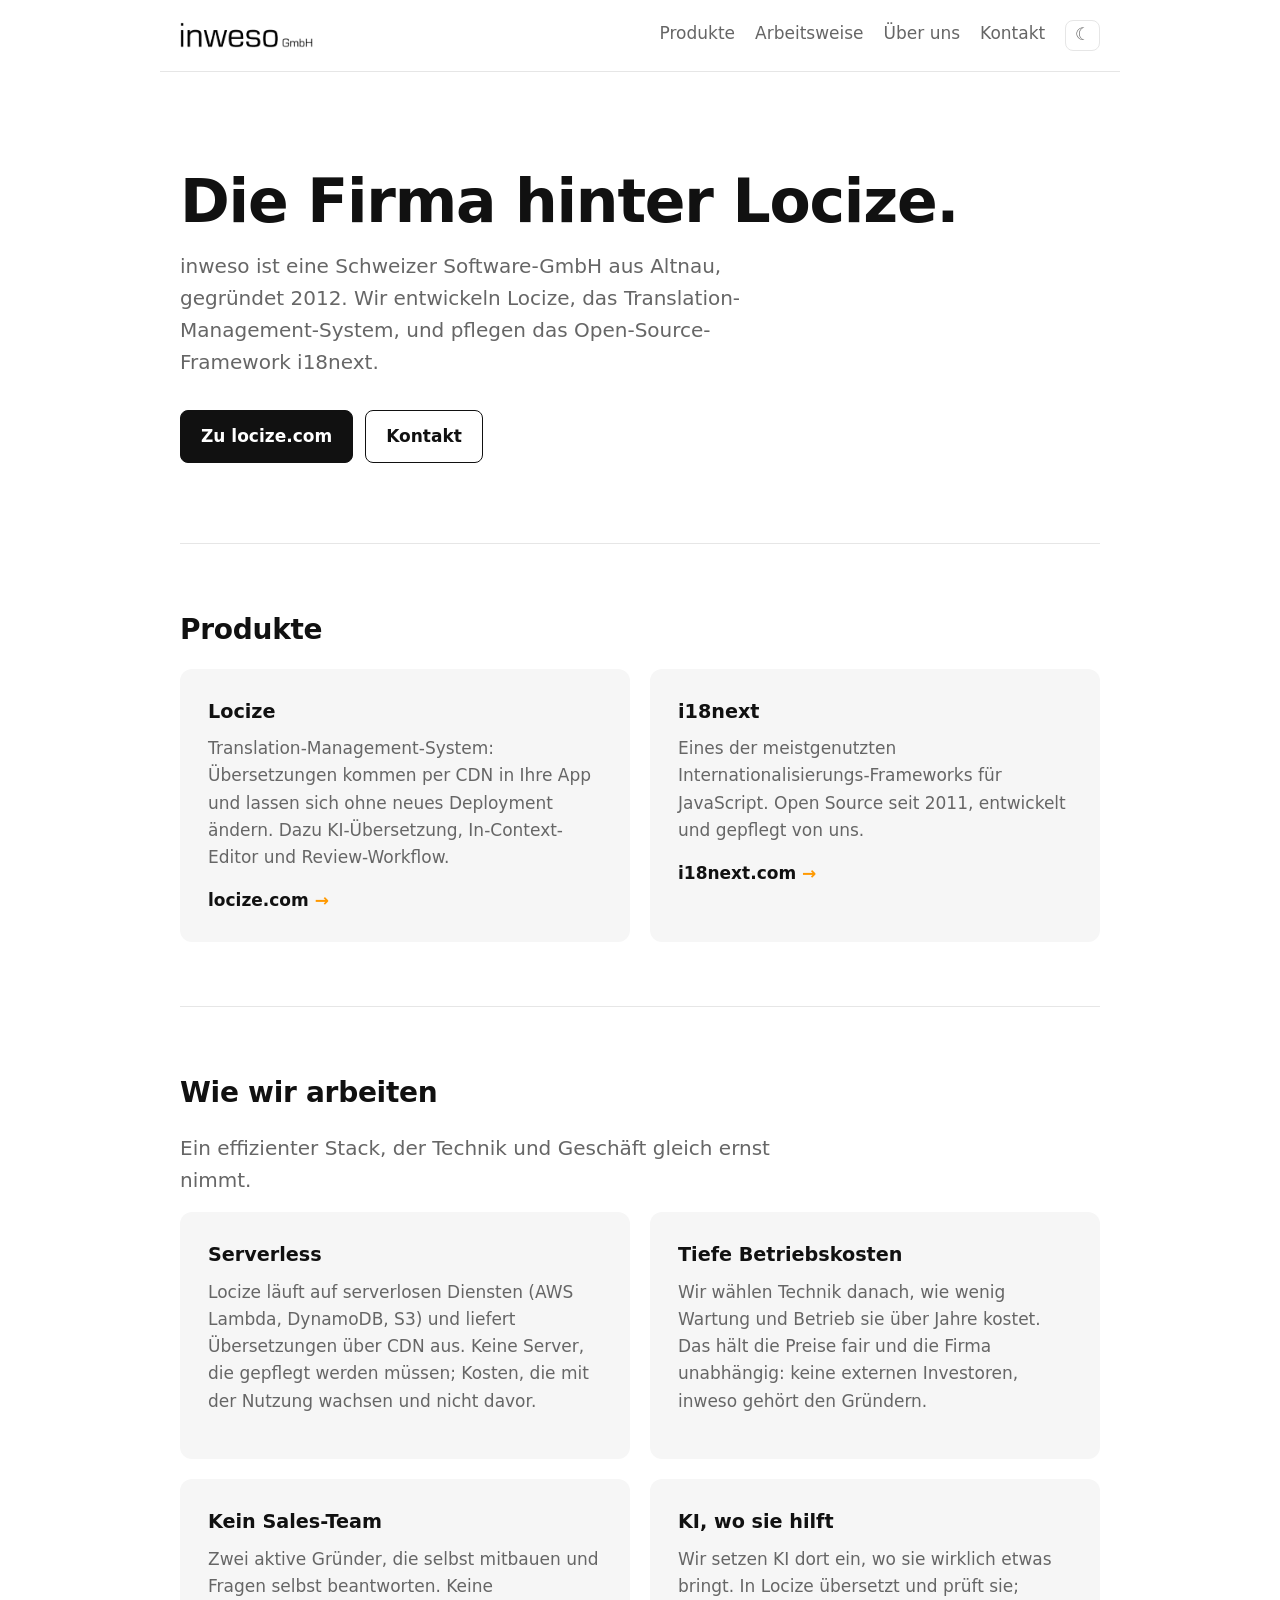
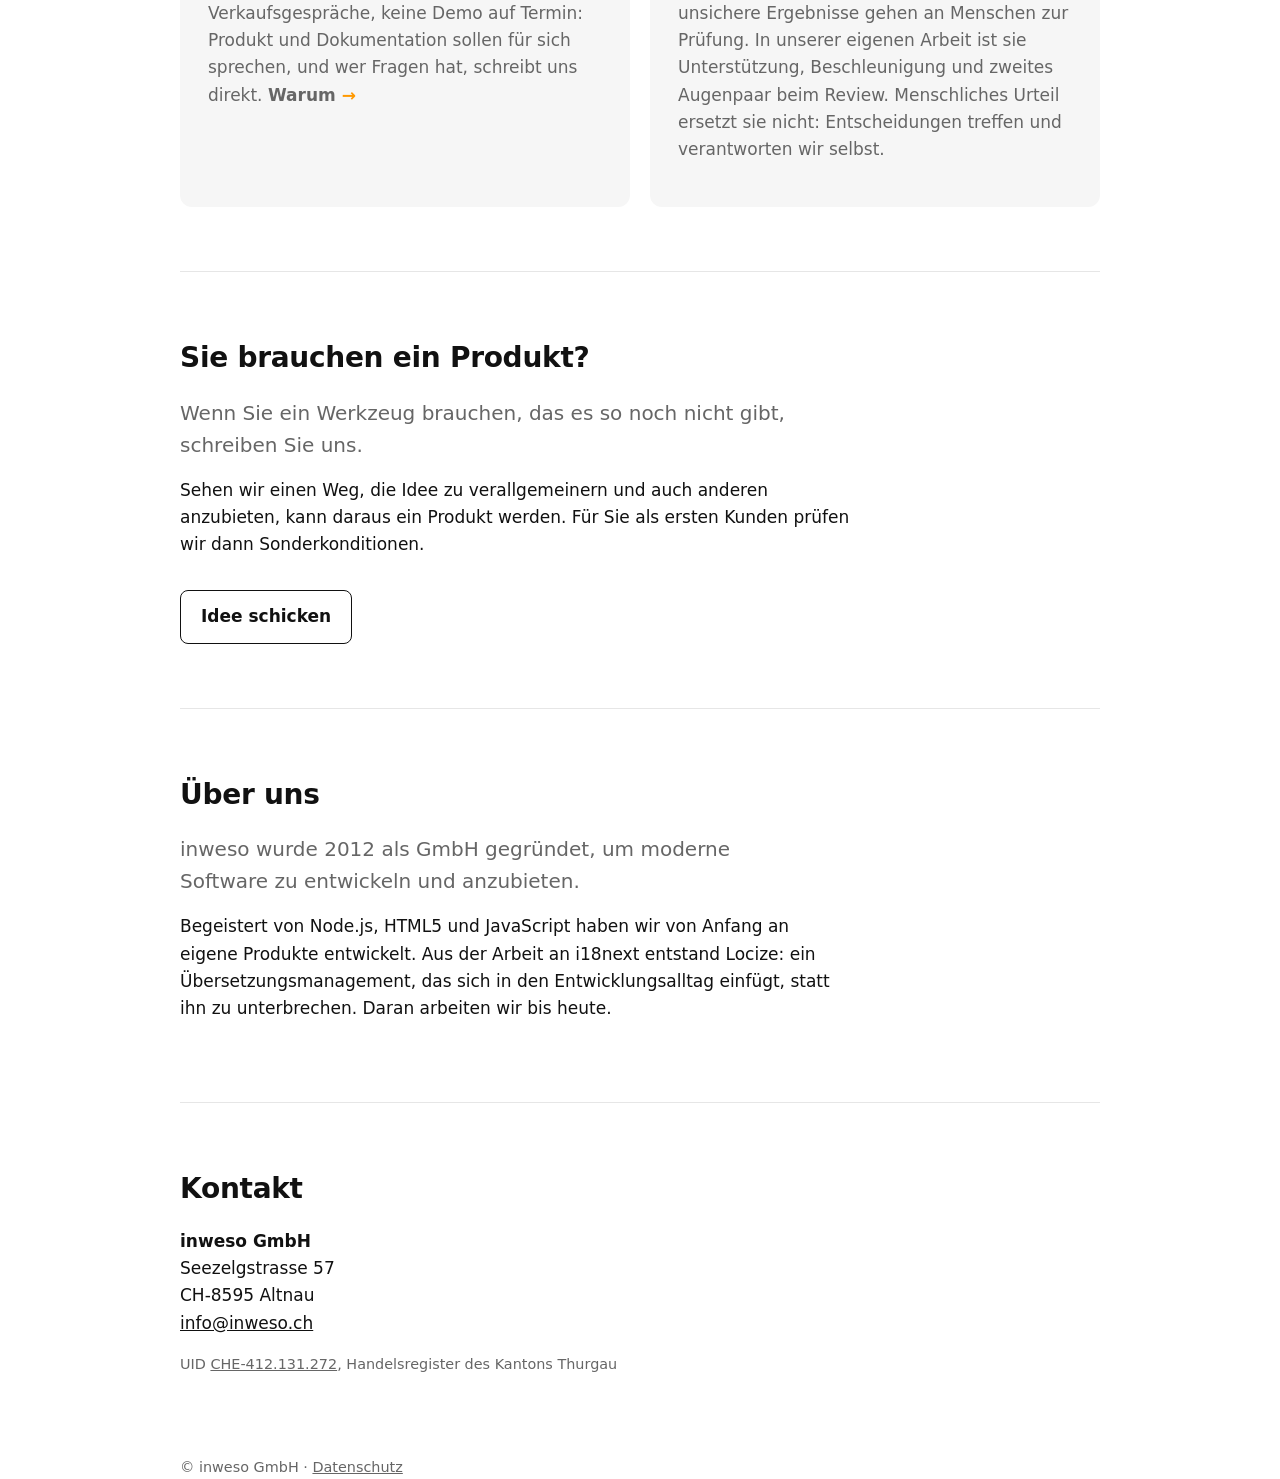
==== index.html @ fa0cbc53 "Replace the 2013 Bootstrap site with one static page I dropped the Jade/Stylus/Grunt toolchain, Boot" ====
<!doctype html>
<html lang="de">
<head>
  <meta charset="utf-8">
  <meta name="viewport" content="width=device-width, initial-scale=1">
  <title>inweso GmbH: die Firma hinter Locize</title>
  <meta name="description" content="inweso GmbH ist ein Schweizer Softwareunternehmen aus Altnau TG, gegründet 2012. Wir entwickeln Locize, das Translation-Management-System, und pflegen das Open-Source-Framework i18next.">
  <link rel="canonical" href="https://inweso.ch/">
  <link rel="icon" href="favicon.ico">
  <link rel="stylesheet" href="style.css">
  <script src="theme.js"></script>
</head>
<body>
  <header class="wrap">
    <nav aria-label="Hauptnavigation">
      <a href="/"><img src="img/inweso.png" alt="inweso GmbH" width="333" height="64"></a>
      <ul>
        <li><a href="#produkte">Produkte</a></li>
        <li><a href="#arbeitsweise">Arbeitsweise</a></li>
        <li><a href="#ueber-uns">Über uns</a></li>
        <li><a href="#kontakt">Kontakt</a></li>
        <li><button id="theme" type="button" aria-label="Hell oder dunkel umschalten" title="Hell oder dunkel"></button></li>
      </ul>
    </nav>
  </header>

  <main class="wrap">
    <section class="hero">
      <h1>Die Firma hinter Locize.</h1>
      <p class="lead">inweso ist eine Schweizer Software-GmbH aus Altnau, gegründet 2012. Wir entwickeln Locize, das Translation-Management-System, und pflegen das Open-Source-Framework i18next.</p>
      <div class="actions">
        <a class="btn primary" href="https://locize.com">Zu locize.com</a>
        <a class="btn" href="#kontakt">Kontakt</a>
      </div>
    </section>

    <section id="produkte">
      <h2>Produkte</h2>
      <div class="grid">
        <div class="card">
          <h3>Locize</h3>
          <p>Translation-Management-System: Übersetzungen kommen per CDN in Ihre App und lassen sich ohne neues Deployment ändern. Dazu KI-Übersetzung, In-Context-Editor und Review-Workflow.</p>
          <a href="https://locize.com">locize.com</a>
        </div>
        <div class="card">
          <h3>i18next</h3>
          <p>Eines der meistgenutzten Internationalisierungs-Frameworks für JavaScript. Open Source seit 2011, entwickelt und gepflegt von uns.</p>
          <a href="https://www.i18next.com">i18next.com</a>
        </div>
      </div>
    </section>

    <section id="arbeitsweise">
      <h2>Wie wir arbeiten</h2>
      <p class="lead">Ein effizienter Stack, der Technik und Geschäft gleich ernst nimmt.</p>
      <div class="grid two">
        <div class="card">
          <h3>Serverless</h3>
          <p>Locize läuft auf serverlosen Diensten (AWS Lambda, DynamoDB, S3) und liefert Übersetzungen über CDN aus. Keine Server, die gepflegt werden müssen; Kosten, die mit der Nutzung wachsen und nicht davor.</p>
        </div>
        <div class="card">
          <h3>Tiefe Betriebskosten</h3>
          <p>Wir wählen Technik danach, wie wenig Wartung und Betrieb sie über Jahre kostet. Das hält die Preise fair und die Firma unabhängig: keine externen Investoren, inweso gehört den Gründern.</p>
        </div>
        <div class="card">
          <h3>Kein Sales-Team</h3>
          <p>Zwei aktive Gründer, die selbst mitbauen und Fragen selbst beantworten. Keine Verkaufsgespräche, keine Demo auf Termin: Produkt und Dokumentation sollen für sich sprechen, und wer Fragen hat, schreibt uns direkt. <a href="https://locize.com/de/why-no-sales">Warum</a></p>
        </div>
        <div class="card">
          <h3>KI, wo sie hilft</h3>
          <p>Wir setzen KI dort ein, wo sie wirklich etwas bringt. In Locize übersetzt und prüft sie; unsichere Ergebnisse gehen an Menschen zur Prüfung. In unserer eigenen Arbeit ist sie Unterstützung, Beschleunigung und zweites Augenpaar beim Review. Menschliches Urteil ersetzt sie nicht: Entscheidungen treffen und verantworten wir selbst.</p>
        </div>
      </div>
    </section>

    <section id="produktidee">
      <h2>Sie brauchen ein Produkt?</h2>
      <p class="lead">Wenn Sie ein Werkzeug brauchen, das es so noch nicht gibt, schreiben Sie uns.</p>
      <p>Sehen wir einen Weg, die Idee zu verallgemeinern und auch anderen anzubieten, kann daraus ein Produkt werden. Für Sie als ersten Kunden prüfen wir dann Sonderkonditionen.</p>
      <div class="actions"><a class="btn" href="mailto:info@inweso.ch">Idee schicken</a></div>
    </section>

    <section id="ueber-uns">
      <h2>Über uns</h2>
      <p class="lead">inweso wurde 2012 als GmbH gegründet, um moderne Software zu entwickeln und anzubieten.</p>
      <p>Begeistert von Node.js, HTML5 und JavaScript haben wir von Anfang an eigene Produkte entwickelt. Aus der Arbeit an i18next entstand Locize: ein Übersetzungsmanagement, das sich in den Entwicklungsalltag einfügt, statt ihn zu unterbrechen. Daran arbeiten wir bis heute.</p>
    </section>

    <section id="kontakt">
      <h2>Kontakt</h2>
      <address>
        <strong>inweso GmbH</strong><br>
        Seezelgstrasse 57<br>
        CH-8595 Altnau<br>
        <a href="mailto:info@inweso.ch">info@inweso.ch</a>
      </address>
      <p class="register">UID <a href="https://tg.chregister.ch/cr-portal/auszug/auszug.xhtml?uid=CHE-412.131.272">CHE-412.131.272</a>, Handelsregister des Kantons Thurgau</p>
    </section>
  </main>

  <footer class="wrap">© inweso GmbH · <a href="datenschutz.html">Datenschutz</a></footer>
</body>
</html>
---- style.css ----
/* light tokens; the dark set follows the system setting unless data-theme on <html> says otherwise (theme.js) */
:root {
  --bg: #fff;
  --fg: #111;
  --muted: #666;
  --line: #e6e6e6;
  --card: #f6f6f6;
  --accent: #f90;
  --logo-invert: 0;
  --theme-icon: "☾";
  color-scheme: light dark;
}
@media (prefers-color-scheme: dark) {
  :root:not([data-theme="light"]) {
    --bg: #111;
    --fg: #eee;
    --muted: #9a9a9a;
    --line: #2a2a2a;
    --card: #1a1a1a;
    --logo-invert: 1;
    --theme-icon: "☀";
  }
}
:root[data-theme="dark"] {
  --bg: #111;
  --fg: #eee;
  --muted: #9a9a9a;
  --line: #2a2a2a;
  --card: #1a1a1a;
  --logo-invert: 1;
  --theme-icon: "☀";
}
* { box-sizing: border-box; }
@media (prefers-reduced-motion: no-preference) { html { scroll-behavior: smooth; } }
body {
  margin: 0;
  background: var(--bg);
  color: var(--fg);
  font: 17px/1.6 system-ui, -apple-system, "Segoe UI", Roboto, sans-serif;
  -webkit-font-smoothing: antialiased;
}
a { color: inherit; }
a:focus-visible, .btn:focus-visible, #theme:focus-visible { outline: 2px solid var(--fg); outline-offset: 3px; }
.wrap { max-width: 60rem; margin: 0 auto; padding: 0 1.25rem; }

header { border-bottom: 1px solid var(--line); }
nav { display: flex; flex-wrap: wrap; align-items: center; gap: 1.5rem; padding: 1.25rem 0; }
nav img { height: 1.6rem; width: auto; display: block; filter: invert(var(--logo-invert)); }
nav ul { display: flex; flex-wrap: wrap; gap: .5rem 1.25rem; margin: 0 0 0 auto; padding: 0; list-style: none; white-space: nowrap; }
nav a { text-decoration: none; color: var(--muted); }
nav a:hover { color: var(--fg); }
#theme {
  background: none; border: 1px solid var(--line); border-radius: .5rem;
  color: var(--muted); font: inherit; line-height: 1.4; padding: .15rem .55rem; cursor: pointer;
}
#theme::before { content: var(--theme-icon); }
#theme:hover { color: var(--fg); border-color: var(--fg); }

h1, h2, h3 { hyphens: auto; overflow-wrap: break-word; }
h1 { font-size: clamp(2.25rem, 6vw, 3.75rem); line-height: 1.1; letter-spacing: -0.02em; margin: 0 0 1rem; }
h2 { font-size: 1.75rem; letter-spacing: -0.01em; margin: 0 0 1rem; }
h3 { font-size: 1.2rem; margin: 0 0 .5rem; }
p { margin: 0 0 1rem; max-width: 42rem; }
.lead { font-size: 1.25rem; color: var(--muted); max-width: 38rem; }

section { padding: 4rem 0; border-bottom: 1px solid var(--line); }
section:last-of-type { border-bottom: 0; }
.hero { padding: 6rem 0 5rem; }
.actions { display: flex; flex-wrap: wrap; gap: .75rem; margin-top: 2rem; }
.btn {
  display: inline-block; padding: .75rem 1.25rem; border-radius: .5rem;
  text-decoration: none; font-weight: 600; border: 1px solid var(--fg);
}
.btn.primary { background: var(--fg); color: var(--bg); }
.btn:hover { border-color: var(--accent); }
.btn.primary:hover { background: var(--accent); border-color: var(--accent); color: #111; }

.grid { display: grid; grid-template-columns: repeat(auto-fit, minmax(16rem, 1fr)); gap: 1.25rem; }
.grid.two { grid-template-columns: repeat(auto-fit, minmax(min(22rem, 100%), 1fr)); }
.card { background: var(--card); border-radius: .75rem; padding: 1.75rem; }
.card p { color: var(--muted); }
.card a { font-weight: 600; text-decoration: none; }
.card a::after { content: " →" / ""; color: var(--accent); }

/* the privacy page: one column of text */
.prose { max-width: 42rem; padding-top: 3rem; padding-bottom: 4rem; }
.prose h1 { font-size: 2.25rem; }
.prose h2 { font-size: 1.3rem; margin-top: 2.5rem; }

address { font-style: normal; }
.register { margin-top: 1rem; color: var(--muted); font-size: .9rem; }
footer { padding: 2rem 0 3rem; color: var(--muted); font-size: .9rem; }
@media (max-width: 36rem) { nav ul { gap: .9rem; font-size: .95rem; } }
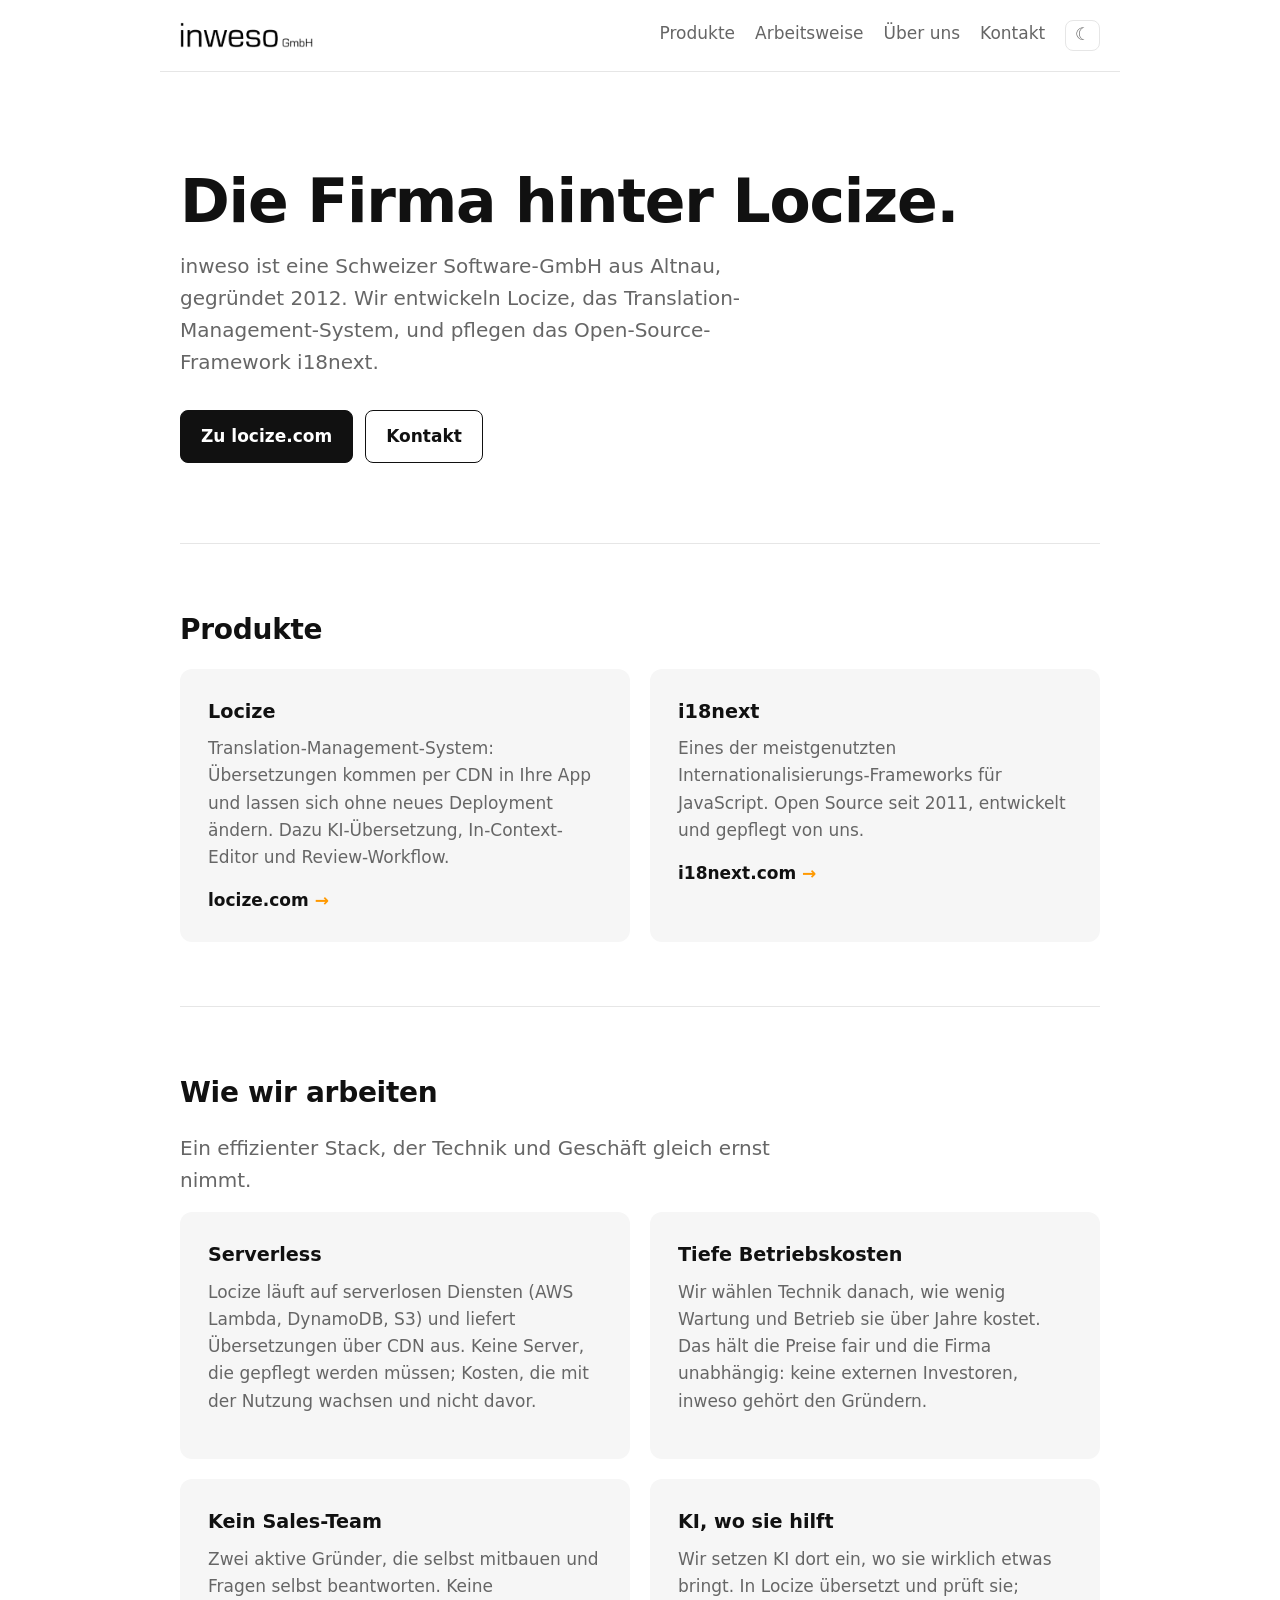
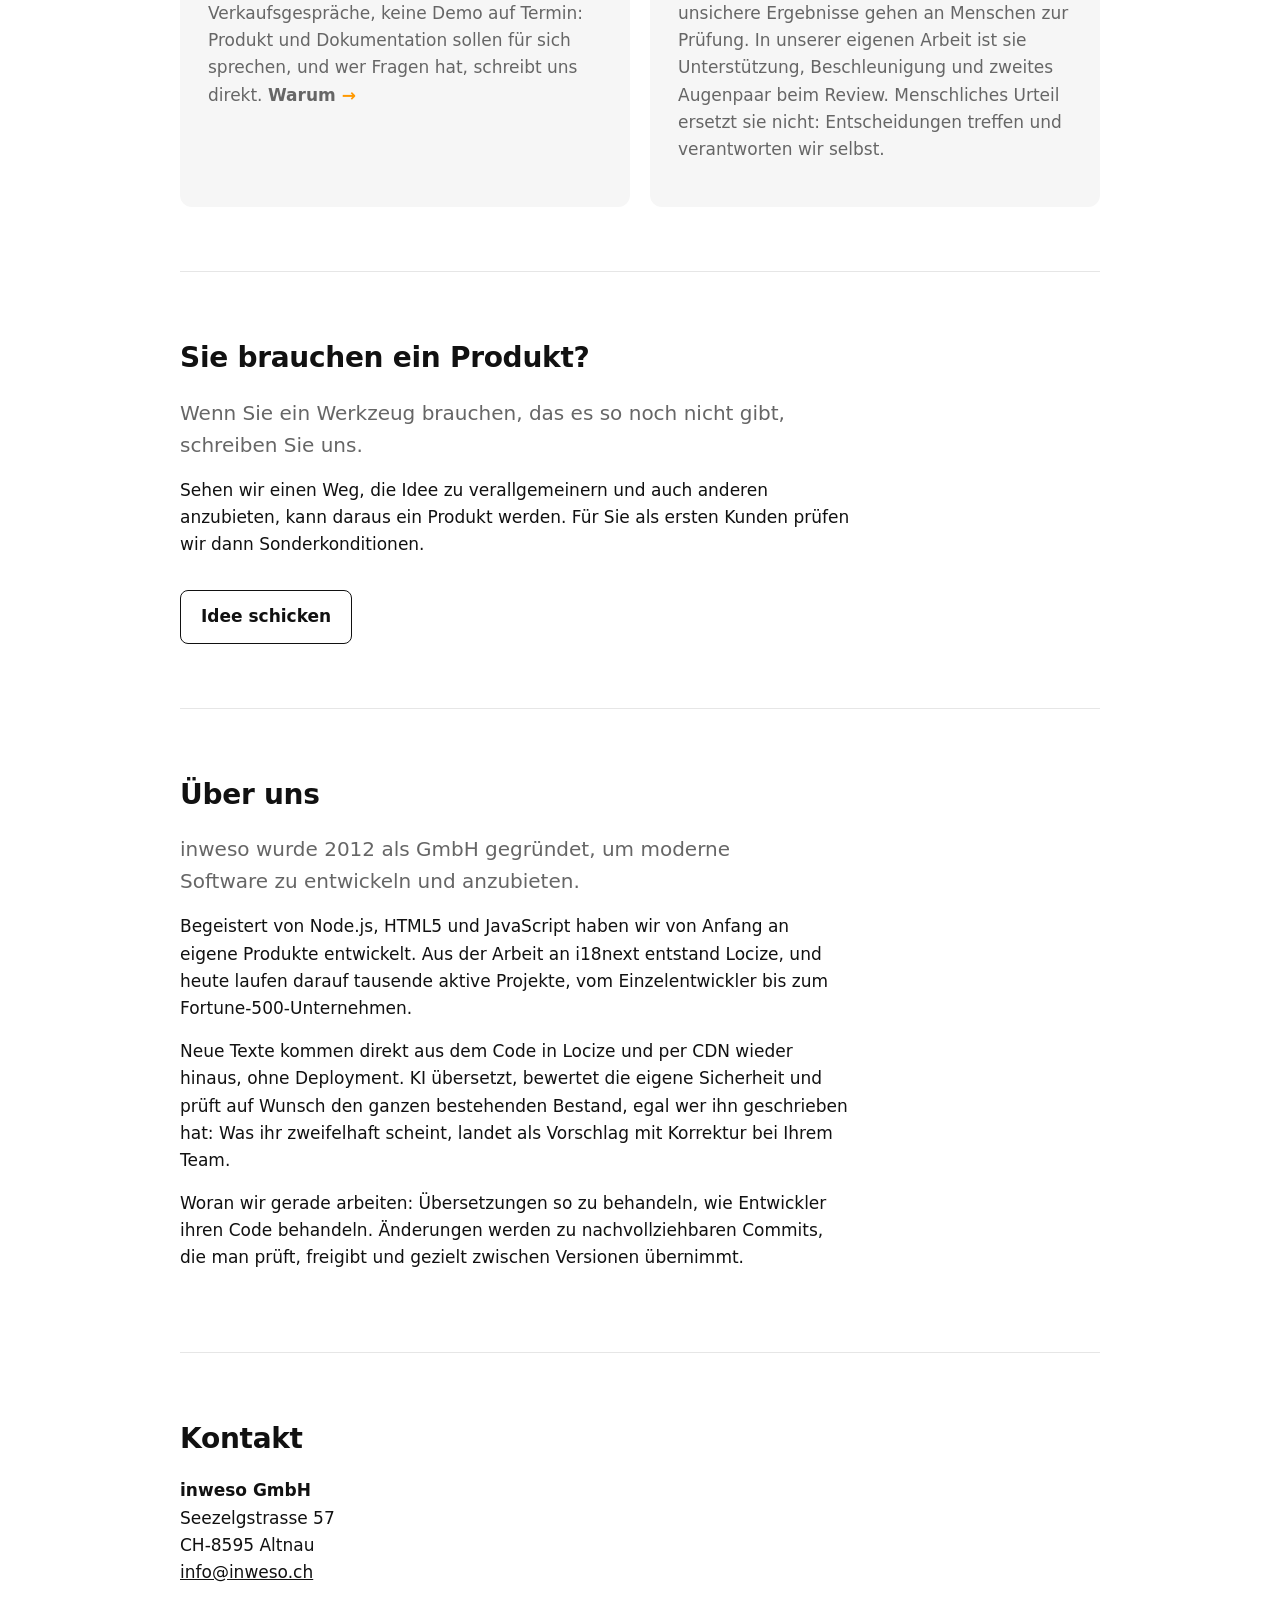
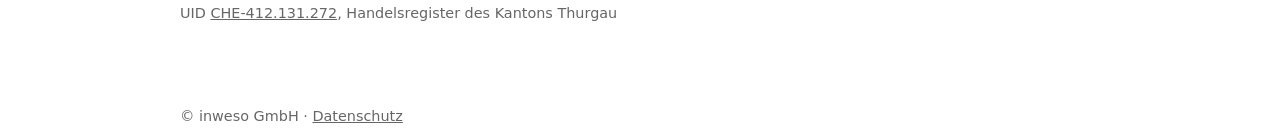
==== commit 1cd29ecd: "Über uns: what Locize is today and what we work on next I replaced the one-line Locize description w" ====
--- a/index.html
+++ b/index.html
@@ -83,7 +83,9 @@
     <section id="ueber-uns">
       <h2>Über uns</h2>
       <p class="lead">inweso wurde 2012 als GmbH gegründet, um moderne Software zu entwickeln und anzubieten.</p>
-      <p>Begeistert von Node.js, HTML5 und JavaScript haben wir von Anfang an eigene Produkte entwickelt. Aus der Arbeit an i18next entstand Locize: ein Übersetzungsmanagement, das sich in den Entwicklungsalltag einfügt, statt ihn zu unterbrechen. Daran arbeiten wir bis heute.</p>
+      <p>Begeistert von Node.js, HTML5 und JavaScript haben wir von Anfang an eigene Produkte entwickelt. Aus der Arbeit an i18next entstand Locize, und heute laufen darauf tausende aktive Projekte, vom Einzelentwickler bis zum Fortune-500-Unternehmen.</p>
+      <p>Neue Texte kommen direkt aus dem Code in Locize und per CDN wieder hinaus, ohne Deployment. KI übersetzt, bewertet die eigene Sicherheit und prüft auf Wunsch den ganzen bestehenden Bestand, egal wer ihn geschrieben hat: Was ihr zweifelhaft scheint, landet als Vorschlag mit Korrektur bei Ihrem Team.</p>
+      <p>Woran wir gerade arbeiten: Übersetzungen so zu behandeln, wie Entwickler ihren Code behandeln. Änderungen werden zu nachvollziehbaren Commits, die man prüft, freigibt und gezielt zwischen Versionen übernimmt.</p>
     </section>
 
     <section id="kontakt">
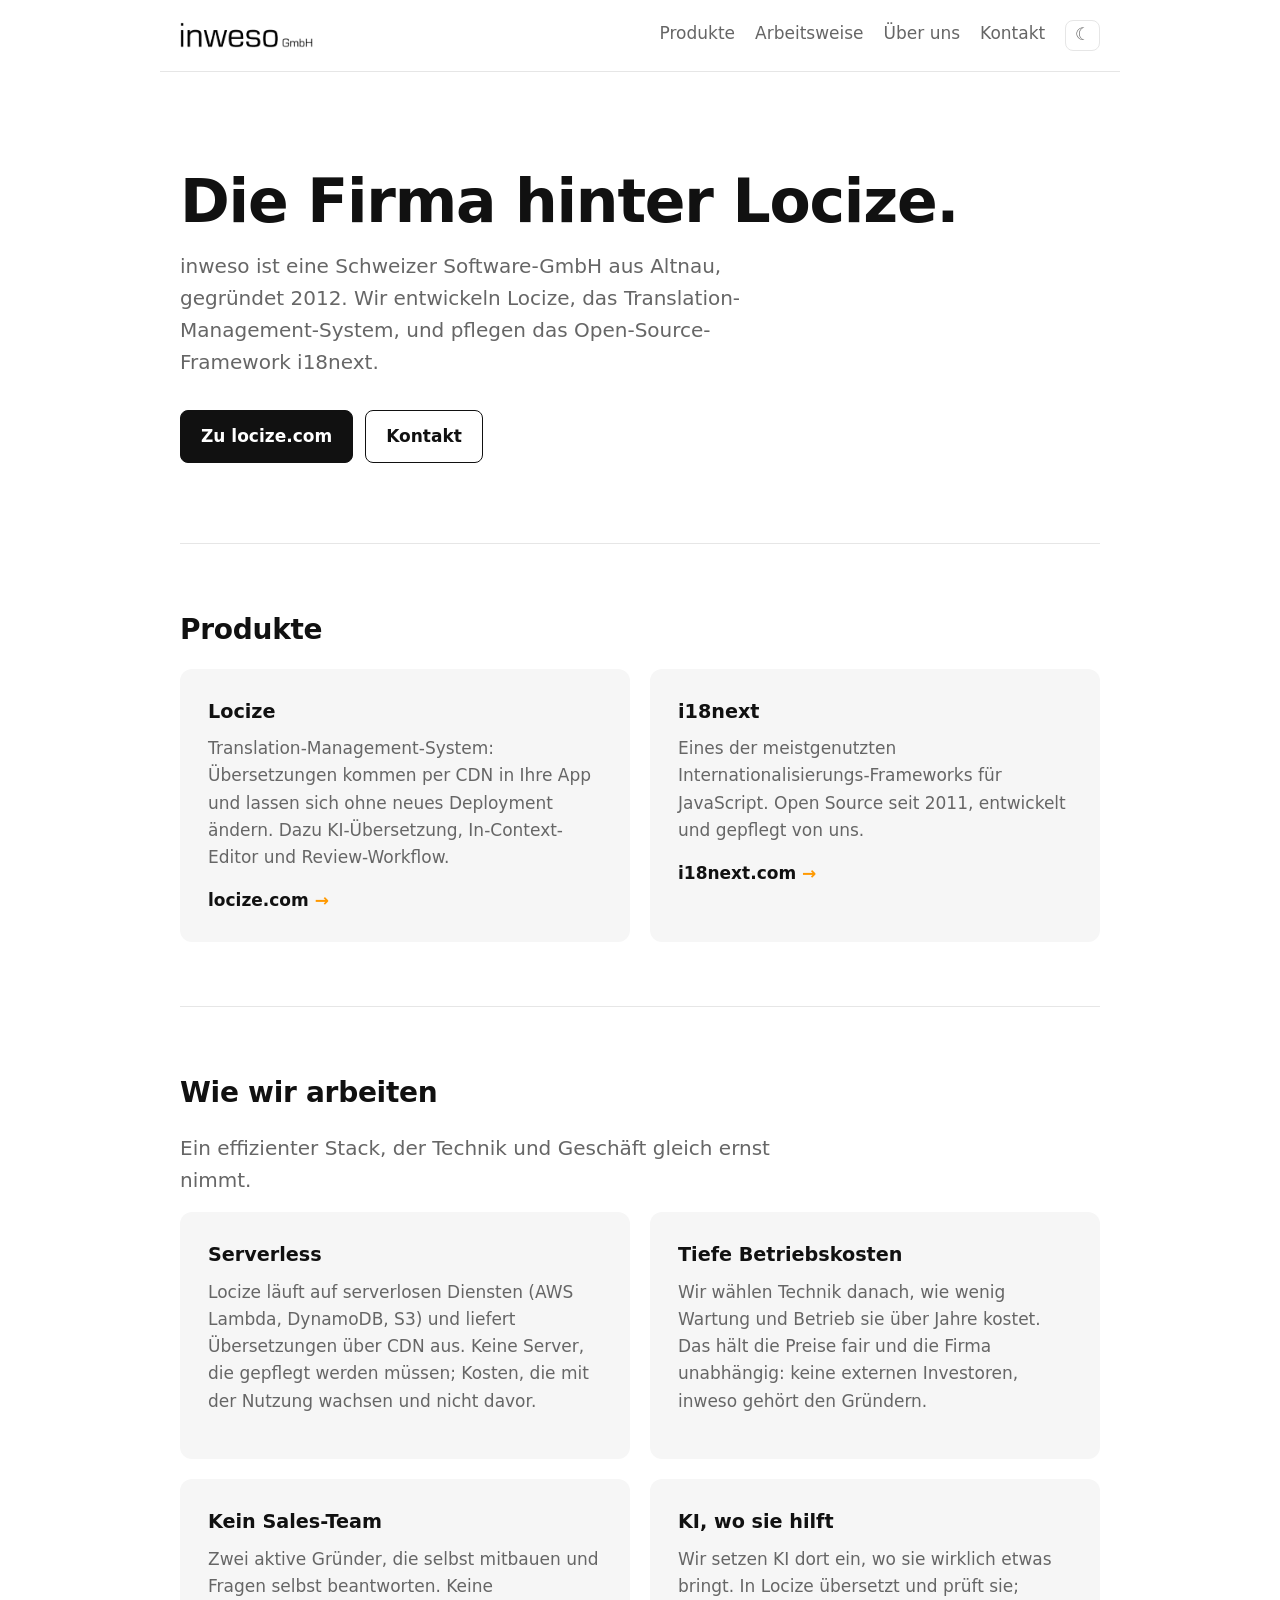
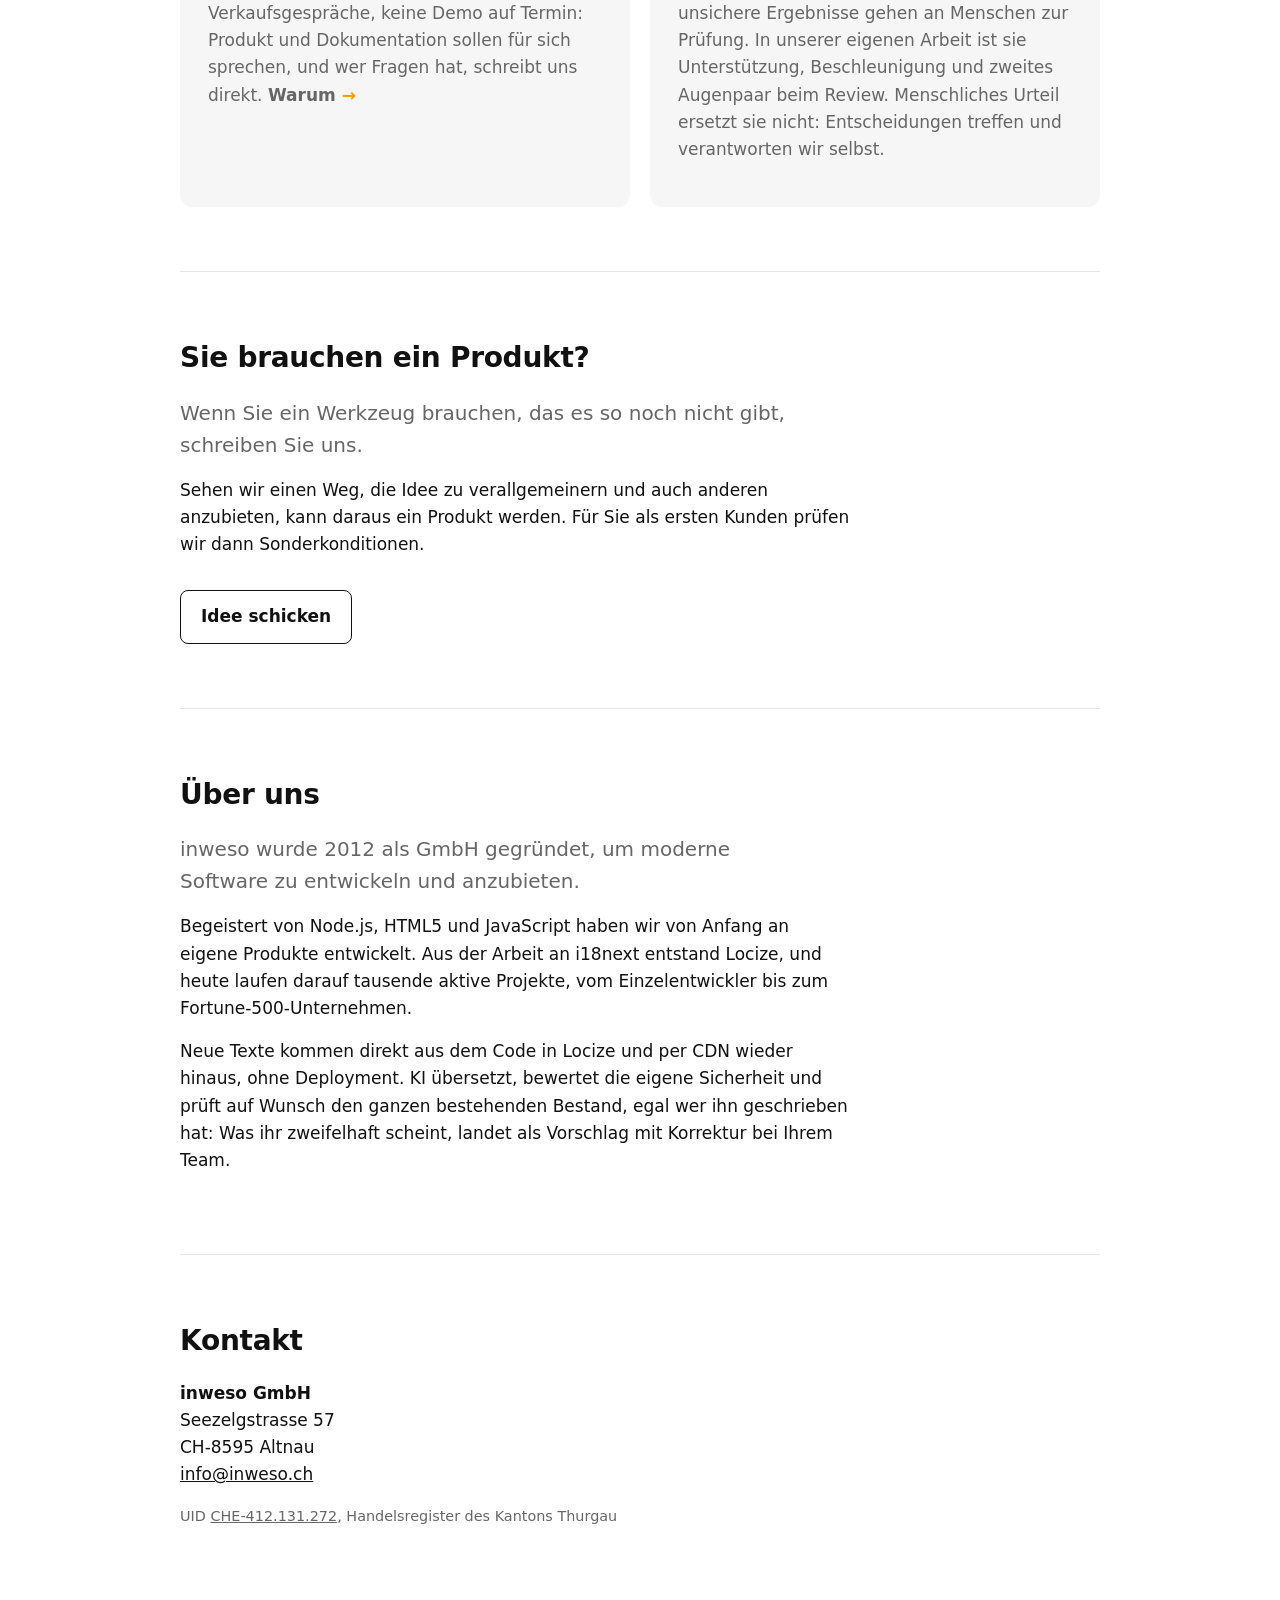
==== commit f30af7e8: "Über uns: drop the paragraph on what we work on next" ====
--- a/index.html
+++ b/index.html
@@ -84,9 +84,7 @@
       <h2>Über uns</h2>
       <p class="lead">inweso wurde 2012 als GmbH gegründet, um moderne Software zu entwickeln und anzubieten.</p>
       <p>Begeistert von Node.js, HTML5 und JavaScript haben wir von Anfang an eigene Produkte entwickelt. Aus der Arbeit an i18next entstand Locize, und heute laufen darauf tausende aktive Projekte, vom Einzelentwickler bis zum Fortune-500-Unternehmen.</p>
-      <p>Neue Texte kommen direkt aus dem Code in Locize und per CDN wieder hinaus, ohne Deployment. KI übersetzt, bewertet die eigene Sicherheit und prüft auf Wunsch den ganzen bestehenden Bestand, egal wer ihn geschrieben hat: Was ihr zweifelhaft scheint, landet als Vorschlag mit Korrektur bei Ihrem Team.</p>
-      <p>Woran wir gerade arbeiten: Übersetzungen so zu behandeln, wie Entwickler ihren Code behandeln. Änderungen werden zu nachvollziehbaren Commits, die man prüft, freigibt und gezielt zwischen Versionen übernimmt.</p>
-    </section>
+      <p>Neue Texte kommen direkt aus dem Code in Locize und per CDN wieder hinaus, ohne Deployment. KI übersetzt, bewertet die eigene Sicherheit und prüft auf Wunsch den ganzen bestehenden Bestand, egal wer ihn geschrieben hat: Was ihr zweifelhaft scheint, landet als Vorschlag mit Korrektur bei Ihrem Team.</p>    </section>
 
     <section id="kontakt">
       <h2>Kontakt</h2>
